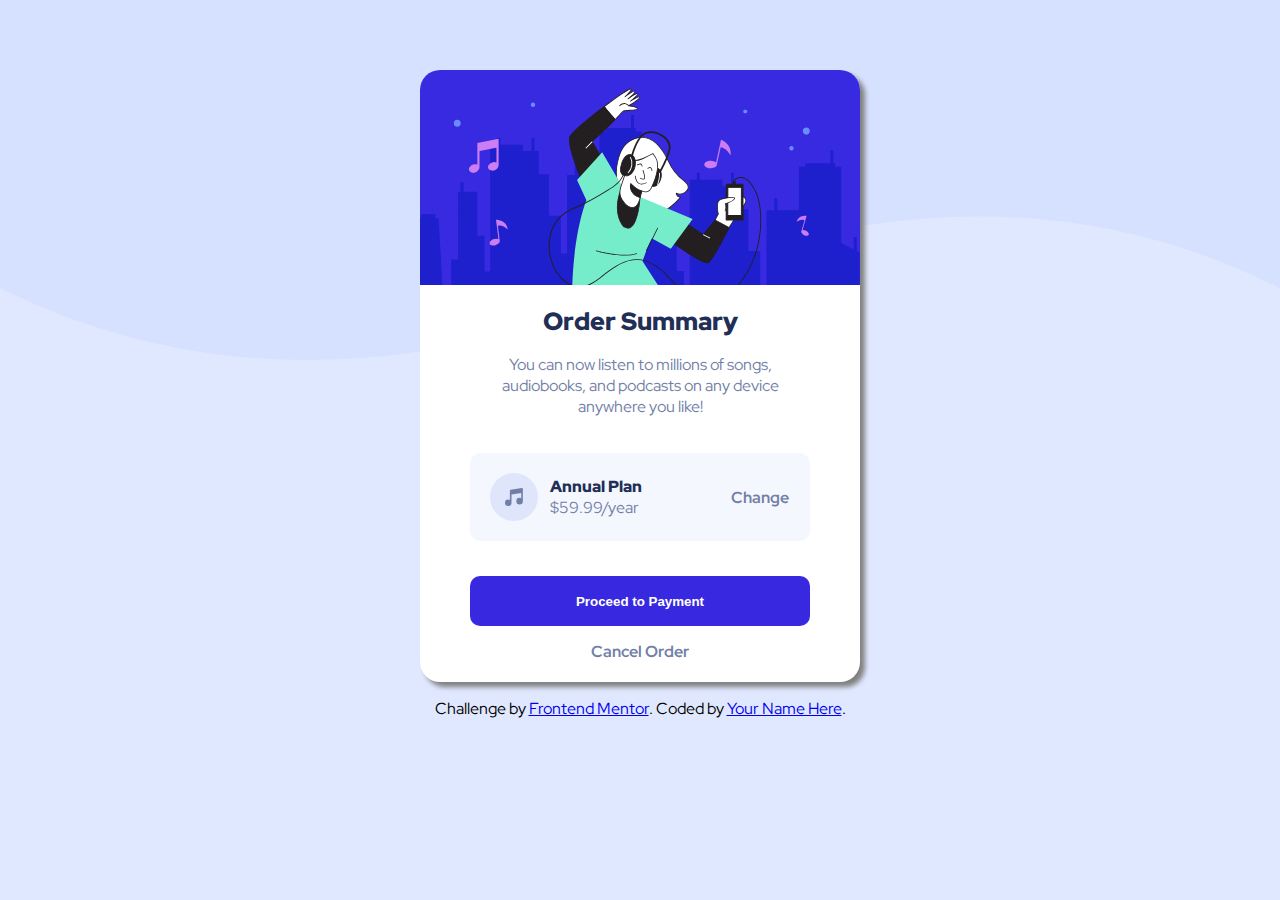
==== order-summary-component-main/index.html @ cf547ed5 "firs commit" ====
<!DOCTYPE html>
<html lang="en">
<head>
  <meta charset="UTF-8">
  <meta name="viewport" content="width=device-width, initial-scale=1.0"> <!-- displays site properly based on user's device -->

  <link rel="icon" type="image/png" sizes="32x32" href="./images/favicon-32x32.png">
  <link rel="stylesheet" href="style.css">
  
  <title>Frontend Mentor | Order summary card</title>

  <!-- Feel free to remove these styles or customise in your own stylesheet 👍 -->

</head>
<body>
  <div class="container">
    <section id="main_hero">
      <img src="images/illustration-hero.svg" alt="Illustarion hero" id="hero_img">   
      <div id="hero_paragraf">
        <h3>Order Summary</h3>
        <p>
          You can now listen to millions of songs, audiobooks, and podcasts on any 
  device anywhere you like!
        </p>
      </div>
    </section>
    <section id="main_price">
      <img src="images/icon-music.svg" alt="">
      <div id="price_text">
        <h3>Annual Plan</h3>
        <p>$59.99/year</p>
      </div>
      <div >
        <a href="#" id="price_anchor">Change</a>
      </div> 
    </section>
    <section id="main_button">
      <button>Proceed to Payment</button> 
      <a href="#">Cancel Order</a> 
    </section>
  </div>
  <section id="attribution">
    <p>Challenge by <a href="https://www.frontendmentor.io?ref=challenge" target="_blank">Frontend Mentor</a>. Coded by <a href="#">Your Name Here</a>.</p>
  </section>
</body>
</html>
---- order-summary-component-main/style.css ----
@import url("https://fonts.googleapis.com/css2?family=Red+Hat+Display:wght@500;700;900&display=swap");

:root {
  --pale-blue: hsl(225, 100%, 94%);
  --bright-blue: hsl(245, 75%, 52%);
  --very-pale-blue: hsl(225, 100%, 98%);
  --desaturated-blue: hsl(224, 23%, 55%);
  --dark-blue: hsl(223, 47%, 23%);
}

html {
  box-sizing: border-box;
  font-size: 100%;
  list-style: 1.4;
}

*,
*::before,
*::after {
  box-sizing: inherit;
}

body {
  font-family: "Red Hat Display", sans-serif;
  margin: 0;
  padding: 70px 0;
  background-image: url(images/pattern-background-desktop.svg);
  background-size: 100vw 40vh;
  background-repeat: no-repeat;
  background-color: var(--pale-blue);
}

.container {
  max-width: 440px;
  margin: 0 auto;
  align-items: center;
  text-align: center;
  box-shadow: 5px 5px 5px grey;
  border-radius: 20px;
  background-color: white;
  overflow: hidden;
}

#main_hero {
  display: flex;
  flex-direction: column;
  width: inherit;
}

#main_hero img {
  object-fit: contain;
}

#hero_paragraf {
  padding: 20px 70px;
  color: var(--desaturated-blue);
}

#hero_paragraf h3 {
  font-size: 1.5625rem;
  font-weight: 900;
  color: var(--dark-blue);
  margin: 0;
}

#main_price {
  display: grid;
  grid-template-columns: 1fr 3fr 1fr;
  margin: 0 50px;
  padding: 20px;
  align-items: center;
  background-color: var(--very-pale-blue);
  border-radius: 10px;
}
#main_price img {
  justify-content: center;
}

#price_text p,
#price_text h3 {
  margin: 0;
  text-align: left;
  font-size: 1rem;
  color: var(--desaturated-blue);
}

#price_text h3 {
  font-weight: 900;
  color: var(--dark-blue);
}

#price_anchor {
  color: var(--desaturated-blue);
  font-weight: 700;
  text-decoration: none;
}

#price_anchor:hover,
#main_button a:hover {
  color: var(--dark-blue);
  transition: 400ms;
}

#main_button {
  display: flex;
  flex-direction: row;
  flex-wrap: wrap;
  padding: 20px 50px;
  align-items: center;
  justify-content: center;
}

#main_button button {
  font-weight: 700;
  margin: 15px 0;
  width: 100%;
  height: 50px;
  background-color: var(--bright-blue);
  color: white;
  border: unset;
  border-radius: 10px;
}

#main_button button:hover {
  background-color: var(--dark-blue);
  transition: 300ms;
}

#main_button a {
  font-weight: 700;
  justify-content: center;
  text-decoration: none;
  color: var(--desaturated-blue);
}

#attribution {
  text-align: center;
}
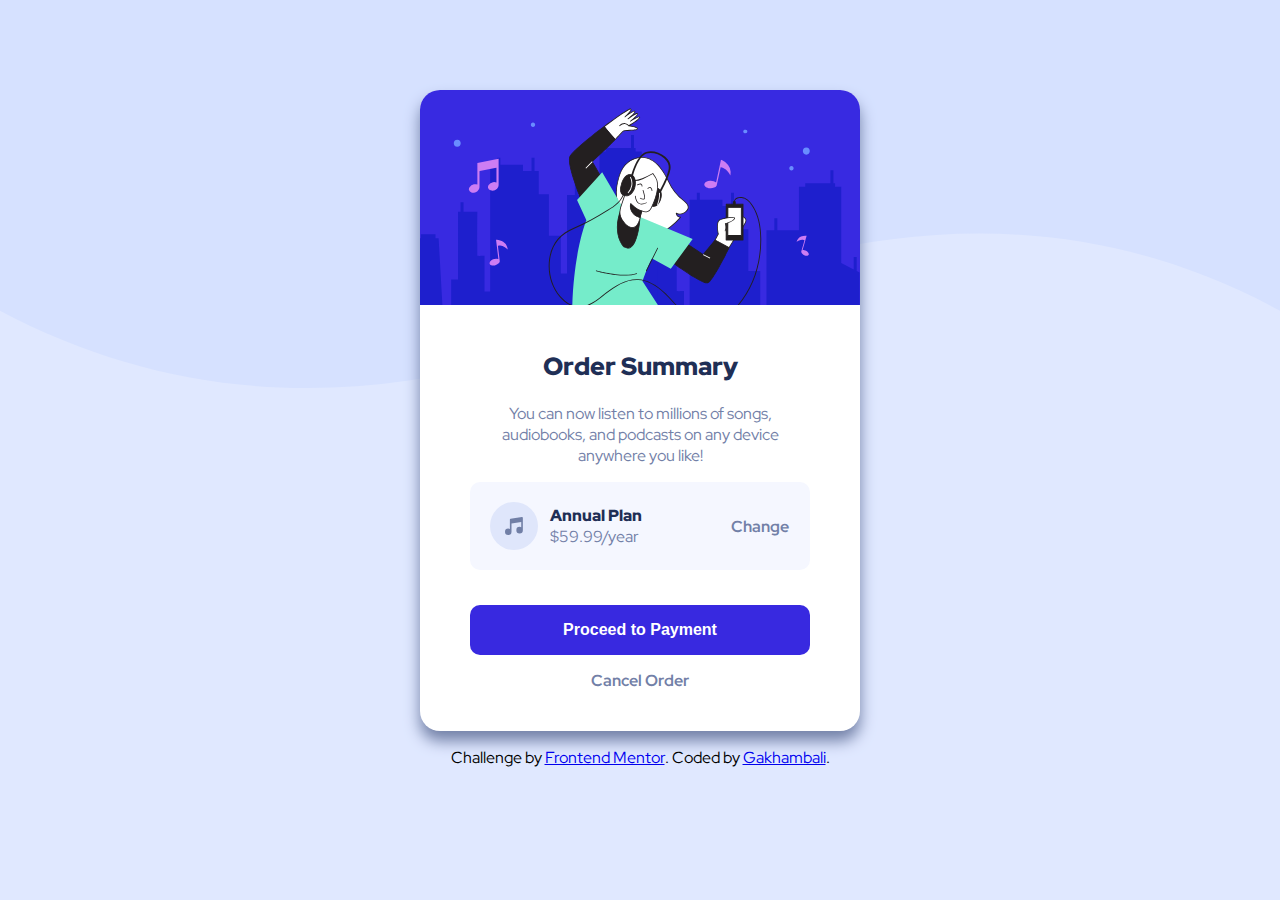
==== commit eedd1e1b: "update order summary" ====
--- a/order-summary-component-main/index.html
+++ b/order-summary-component-main/index.html
@@ -40,7 +40,7 @@
     </section>
   </div>
   <section id="attribution">
-    <p>Challenge by <a href="https://www.frontendmentor.io?ref=challenge" target="_blank">Frontend Mentor</a>. Coded by <a href="#">Your Name Here</a>.</p>
+    <p>Challenge by <a href="https://www.frontendmentor.io?ref=challenge" target="_blank">Frontend Mentor</a>. Coded by <a href="#">Gakhambali</a>.</p>
   </section>
 </body>
 </html>--- a/order-summary-component-main/style.css
+++ b/order-summary-component-main/style.css
@@ -23,19 +23,21 @@
 body {
   font-family: "Red Hat Display", sans-serif;
   margin: 0;
-  padding: 70px 0;
+  padding: 90px 0;
   background-image: url(images/pattern-background-desktop.svg);
-  background-size: 100vw 40vh;
+  background-size: contain;
   background-repeat: no-repeat;
   background-color: var(--pale-blue);
+  overflow: hidden;
 }
 
 .container {
   max-width: 440px;
+  max-height: 700px;
   margin: 0 auto;
   align-items: center;
   text-align: center;
-  box-shadow: 5px 5px 5px grey;
+  box-shadow: 0px 10px 15px var(--desaturated-blue);
   border-radius: 20px;
   background-color: white;
   overflow: hidden;
@@ -49,10 +51,11 @@
 
 #main_hero img {
   object-fit: contain;
+  margin-bottom: 20px;
 }
 
 #hero_paragraf {
-  padding: 20px 70px;
+  padding: 0px 70px;
   color: var(--desaturated-blue);
 }
 
@@ -60,7 +63,7 @@
   font-size: 1.5625rem;
   font-weight: 900;
   color: var(--dark-blue);
-  margin: 0;
+  margin-bottom: 20px;
 }
 
 #main_price {
@@ -102,6 +105,7 @@
 }
 
 #main_button {
+  font-family: "Red Hat Display", sans-serif;
   display: flex;
   flex-direction: row;
   flex-wrap: wrap;
@@ -111,6 +115,7 @@
 }
 
 #main_button button {
+  font-size: 1rem;
   font-weight: 700;
   margin: 15px 0;
   width: 100%;
@@ -119,6 +124,7 @@
   color: white;
   border: unset;
   border-radius: 10px;
+  cursor: pointer;
 }
 
 #main_button button:hover {
@@ -130,6 +136,7 @@
   font-weight: 700;
   justify-content: center;
   text-decoration: none;
+  margin-bottom: 20px;
   color: var(--desaturated-blue);
 }
 
